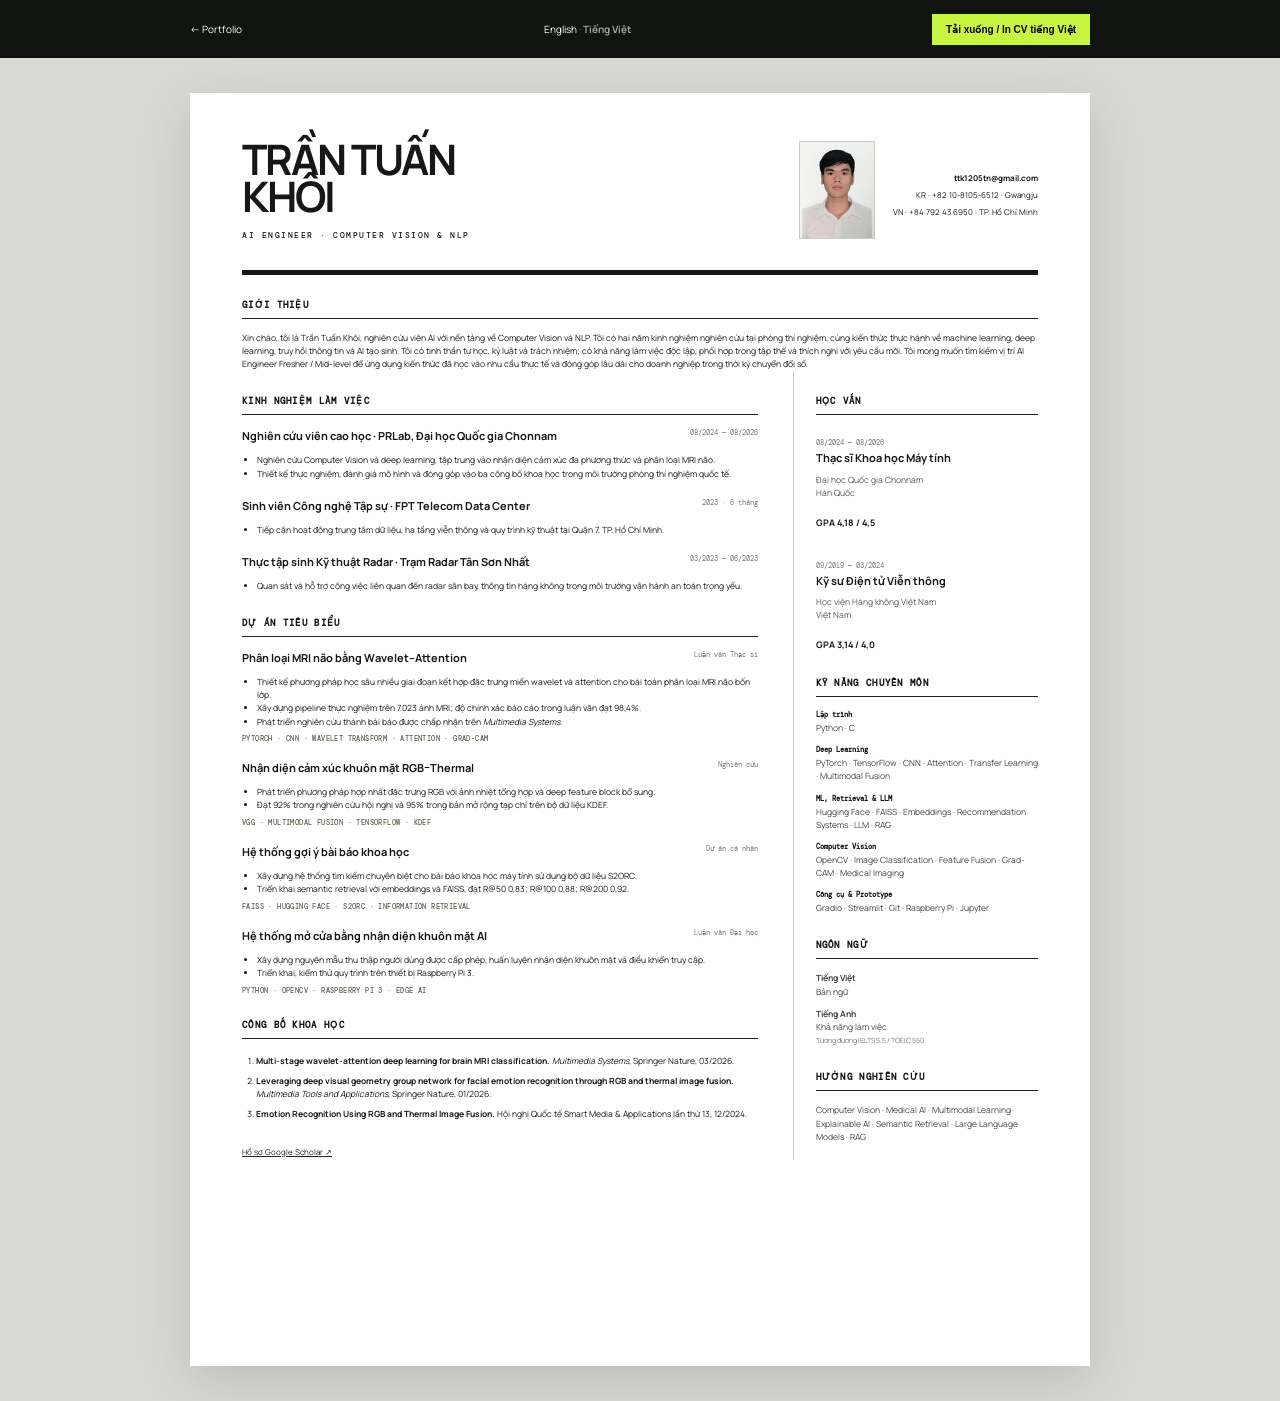
==== portfolio/cv-vi.html @ 4b448b6e "Rewrite bilingual CV professional profile" ====
<!doctype html><html lang="vi"><head><meta charset="UTF-8"><meta name="viewport" content="width=device-width,initial-scale=1"><title>Trần Tuấn Khôi · CV tiếng Việt</title><link rel="stylesheet" href="cv.css"><link rel="stylesheet" href="cv-photo.css"></head><body>
<div class="toolbar"><a href="index.html?v=photo-b82a62e">← Portfolio</a><span><a href="cv.html?v=photo-b82a62e">English</a> · <b>Tiếng Việt</b></span><button onclick="window.print()">Tải xuống / In CV tiếng Việt</button></div>
<main class="resume">
  <header><div><h1>TRẦN TUẤN<br>KHÔI</h1><p>AI ENGINEER · COMPUTER VISION & NLP</p></div><img class="cv-photo" src="anhcanhan.jpeg" alt="Ảnh chân dung Trần Tuấn Khôi" width="968" height="1343"><div class="contact"><b>ttk1205tn@gmail.com</b><span>KR · +82 10-8105-6512 · Gwangju</span><span>VN · +84 792 43 6950 · TP. Hồ Chí Minh</span></div></header>
  <section class="summary"><h2>GIỚI THIỆU</h2><p>Xin chào, tôi là Trần Tuấn Khôi, nghiên cứu viên AI với nền tảng về Computer Vision và NLP. Tôi có hai năm kinh nghiệm nghiên cứu tại phòng thí nghiệm, cùng kiến thức thực hành về machine learning, deep learning, truy hồi thông tin và AI tạo sinh. Tôi có tinh thần tự học, kỷ luật và trách nhiệm; có khả năng làm việc độc lập, phối hợp trong tập thể và thích nghi với yêu cầu mới. Tôi mong muốn tìm kiếm vị trí AI Engineer Fresher / Mid-level để ứng dụng kiến thức đã học vào nhu cầu thực tế và đóng góp lâu dài cho doanh nghiệp trong thời kỳ chuyển đổi số.</p></section>
  <div class="columns"><div class="maincol">
    <section><h2>KINH NGHIỆM LÀM VIỆC</h2>
      <article><div class="title"><h3>Nghiên cứu viên cao học · PRLab, Đại học Quốc gia Chonnam</h3><time>08/2024 — 08/2026</time></div><ul><li>Nghiên cứu Computer Vision và deep learning, tập trung vào nhận diện cảm xúc đa phương thức và phân loại MRI não.</li><li>Thiết kế thực nghiệm, đánh giá mô hình và đóng góp vào ba công bố khoa học trong môi trường phòng thí nghiệm quốc tế.</li></ul></article>
      <article><div class="title"><h3>Sinh viên Công nghệ Tập sự · FPT Telecom Data Center</h3><time>2023 · 6 tháng</time></div><ul><li>Tiếp cận hoạt động trung tâm dữ liệu, hạ tầng viễn thông và quy trình kỹ thuật tại Quận 7, TP. Hồ Chí Minh.</li></ul></article>
      <article><div class="title"><h3>Thực tập sinh Kỹ thuật Radar · Trạm Radar Tân Sơn Nhất</h3><time>03/2023 — 06/2023</time></div><ul><li>Quan sát và hỗ trợ công việc liên quan đến radar sân bay, thông tin hàng không trong môi trường vận hành an toàn trọng yếu.</li></ul></article>
    </section>
    <section><h2>DỰ ÁN TIÊU BIỂU</h2>
      <article><div class="title"><h3>Phân loại MRI não bằng Wavelet–Attention</h3><time>Luận văn Thạc sĩ</time></div><ul><li>Thiết kế phương pháp học sâu nhiều giai đoạn kết hợp đặc trưng miền wavelet và attention cho bài toán phân loại MRI não bốn lớp.</li><li>Xây dựng pipeline thực nghiệm trên 7.023 ảnh MRI; độ chính xác báo cáo trong luận văn đạt 98,4%.</li><li>Phát triển nghiên cứu thành bài báo được chấp nhận trên <i>Multimedia Systems</i>.</li></ul><p class="tech">PYTORCH · CNN · WAVELET TRANSFORM · ATTENTION · GRAD-CAM</p></article>
      <article><div class="title"><h3>Nhận diện cảm xúc khuôn mặt RGB–Thermal</h3><time>Nghiên cứu</time></div><ul><li>Phát triển phương pháp hợp nhất đặc trưng RGB với ảnh nhiệt tổng hợp và deep feature block bổ sung.</li><li>Đạt 92% trong nghiên cứu hội nghị và 95% trong bản mở rộng tạp chí trên bộ dữ liệu KDEF.</li></ul><p class="tech">VGG · MULTIMODAL FUSION · TENSORFLOW · KDEF</p></article>
      <article><div class="title"><h3>Hệ thống gợi ý bài báo khoa học</h3><time>Dự án cá nhân</time></div><ul><li>Xây dựng hệ thống tìm kiếm chuyên biệt cho bài báo khoa học máy tính sử dụng bộ dữ liệu S2ORC.</li><li>Triển khai semantic retrieval với embeddings và FAISS, đạt R@50 0,83; R@100 0,88; R@200 0,92.</li></ul><p class="tech">FAISS · HUGGING FACE · S2ORC · INFORMATION RETRIEVAL</p></article>
      <article><div class="title"><h3>Hệ thống mở cửa bằng nhận diện khuôn mặt AI</h3><time>Luận văn Đại học</time></div><ul><li>Xây dựng nguyên mẫu thu thập người dùng được cấp phép, huấn luyện nhận diện khuôn mặt và điều khiển truy cập.</li><li>Triển khai, kiểm thử quy trình trên thiết bị Raspberry Pi 3.</li></ul><p class="tech">PYTHON · OPENCV · RASPBERRY PI 3 · EDGE AI</p></article>
    </section>
    <section><h2>CÔNG BỐ KHOA HỌC</h2><ol class="pubs"><li><b>Multi-stage wavelet-attention deep learning for brain MRI classification.</b> <i>Multimedia Systems</i>, Springer Nature, 03/2026.</li><li><b>Leveraging deep visual geometry group network for facial emotion recognition through RGB and thermal image fusion.</b> <i>Multimedia Tools and Applications</i>, Springer Nature, 01/2026.</li><li><b>Emotion Recognition Using RGB and Thermal Image Fusion.</b> Hội nghị Quốc tế Smart Media & Applications lần thứ 13, 12/2024.</li></ol><a class="scholar" href="https://scholar.google.com/citations?user=8_Ee5VsAAAAJ&hl=en">Hồ sơ Google Scholar ↗</a></section>
  </div><aside>
    <section><h2>HỌC VẤN</h2><article><time>08/2024 — 08/2026</time><h3>Thạc sĩ Khoa học Máy tính</h3><p>Đại học Quốc gia Chonnam<br>Hàn Quốc</p><strong>GPA 4,18 / 4,5</strong></article><article><time>09/2019 — 03/2024</time><h3>Kỹ sư Điện tử Viễn thông</h3><p>Học viện Hàng không Việt Nam<br>Việt Nam</p><strong>GPA 3,14 / 4,0</strong></article></section>
    <section><h2>KỸ NĂNG CHUYÊN MÔN</h2><h4>Lập trình</h4><p>Python · C</p><h4>Deep Learning</h4><p>PyTorch · TensorFlow · CNN · Attention · Transfer Learning · Multimodal Fusion</p><h4>ML, Retrieval & LLM</h4><p>Hugging Face · FAISS · Embeddings · Recommendation Systems · LLM · RAG</p><h4>Computer Vision</h4><p>OpenCV · Image Classification · Feature Fusion · Grad-CAM · Medical Imaging</p><h4>Công cụ & Prototype</h4><p>Gradio · Streamlit · Git · Raspberry Pi · Jupyter</p></section>
    <section><h2>NGÔN NGỮ</h2><p><b>Tiếng Việt</b><br>Bản ngữ</p><p><b>Tiếng Anh</b><br>Khả năng làm việc<br><small>Tương đương IELTS 5.5 / TOEIC 550</small></p></section>
    <section><h2>HƯỚNG NGHIÊN CỨU</h2><p>Computer Vision · Medical AI · Multimodal Learning · Explainable AI · Semantic Retrieval · Large Language Models · RAG</p></section>
  </aside></div>
</main></body></html>
---- portfolio/cv.css ----
@import url('https://fonts.googleapis.com/css2?family=DM+Mono:wght@400;500&family=Manrope:wght@400;500;600;700;800&display=swap');*{box-sizing:border-box}body{margin:0;background:#d9d9d4;color:#151815;font-family:Manrope,sans-serif}.toolbar{height:58px;background:#101310;color:white;display:flex;align-items:center;justify-content:space-between;padding:0 calc((100% - 900px)/2);font-size:10px}.toolbar a{color:white;text-decoration:none}.toolbar span{color:#9ea29e}.toolbar button{background:#c8f542;border:0;padding:10px 14px;font-weight:800;font-size:10px}.resume{width:900px;min-height:1273px;margin:35px auto;background:#fff;padding:48px 52px;box-shadow:0 15px 50px #0002}.resume header{display:flex;justify-content:space-between;border-bottom:5px solid #141714;padding-bottom:22px}.resume h1{font-size:42px;line-height:.88;letter-spacing:-2px;margin:0}.resume header>div>p{font:500 8px DM Mono;letter-spacing:1.5px;margin-top:15px}.contact{display:flex;flex-direction:column;text-align:right;gap:6px;font-size:8px}.contact a{color:inherit}.placeholder{color:#ba4a32!important;background:#fff0eb;padding:2px 4px}.resume h2{font:700 9px DM Mono;letter-spacing:1.3px;border-bottom:1px solid #222;padding-bottom:7px;margin:24px 0 13px}.summary p{font-size:10px;line-height:1.6;margin:0}.columns{display:grid;grid-template-columns:2.1fr 1fr;gap:35px}.maincol article{margin-bottom:17px}.title{display:flex;justify-content:space-between;gap:15px}.resume h3{font-size:11px;margin:0 0 5px}.title time,aside time{font:7px DM Mono;color:#777}.resume ul{padding-left:15px;margin:6px 0}.resume li,.resume p{font-size:8.5px;line-height:1.55}.tech{font:500 6.5px DM Mono!important;letter-spacing:.4px;color:#59604f}.check{color:#ad3f29}.pubs{padding-left:14px}.pubs li{margin-bottom:7px}.scholar{font-size:8px;color:#222}aside{border-left:1px solid #ccc;padding-left:22px}aside article{margin-bottom:20px}aside article p{color:#555}aside strong{font-size:9px}aside h4{font:700 7px DM Mono;margin:10px 0 3px}aside>section>p{margin:3px 0 9px;color:#444}aside small{color:#777}@media(max-width:940px){.toolbar{padding:0 15px}.toolbar span{display:none}.resume{width:100%;margin:0;box-shadow:none}}@media(max-width:650px){.resume{padding:30px 24px}.resume header{flex-direction:column;gap:20px}.contact{text-align:left}.columns{grid-template-columns:1fr}aside{border:0;padding:0}}@media print{@page{size:A4;margin:0}body{background:#fff}.toolbar{display:none}.resume{width:210mm;min-height:297mm;margin:0;box-shadow:none;padding:11mm 12mm}.resume h1{font-size:32px}.resume h2{margin:16px 0 9px}.maincol article{margin-bottom:11px}.placeholder{background:#fff;color:#111!important}}
---- portfolio/cv-photo.css ----
.cv-photo{width:76px;height:98px;flex:0 0 76px;margin-left:auto;object-fit:cover;object-position:50% 40%;border:1px solid #c9cbc5;background:#f4f4f0;display:block}.contact{margin-left:18px;justify-content:center}
@media(max-width:650px){.cv-photo{width:72px;height:94px;margin-left:0}.contact{margin-left:0}}
@media print{.cv-photo{width:19mm;height:24mm;flex-basis:19mm;object-fit:cover;object-position:50% 40%}.contact{margin-left:4mm}}
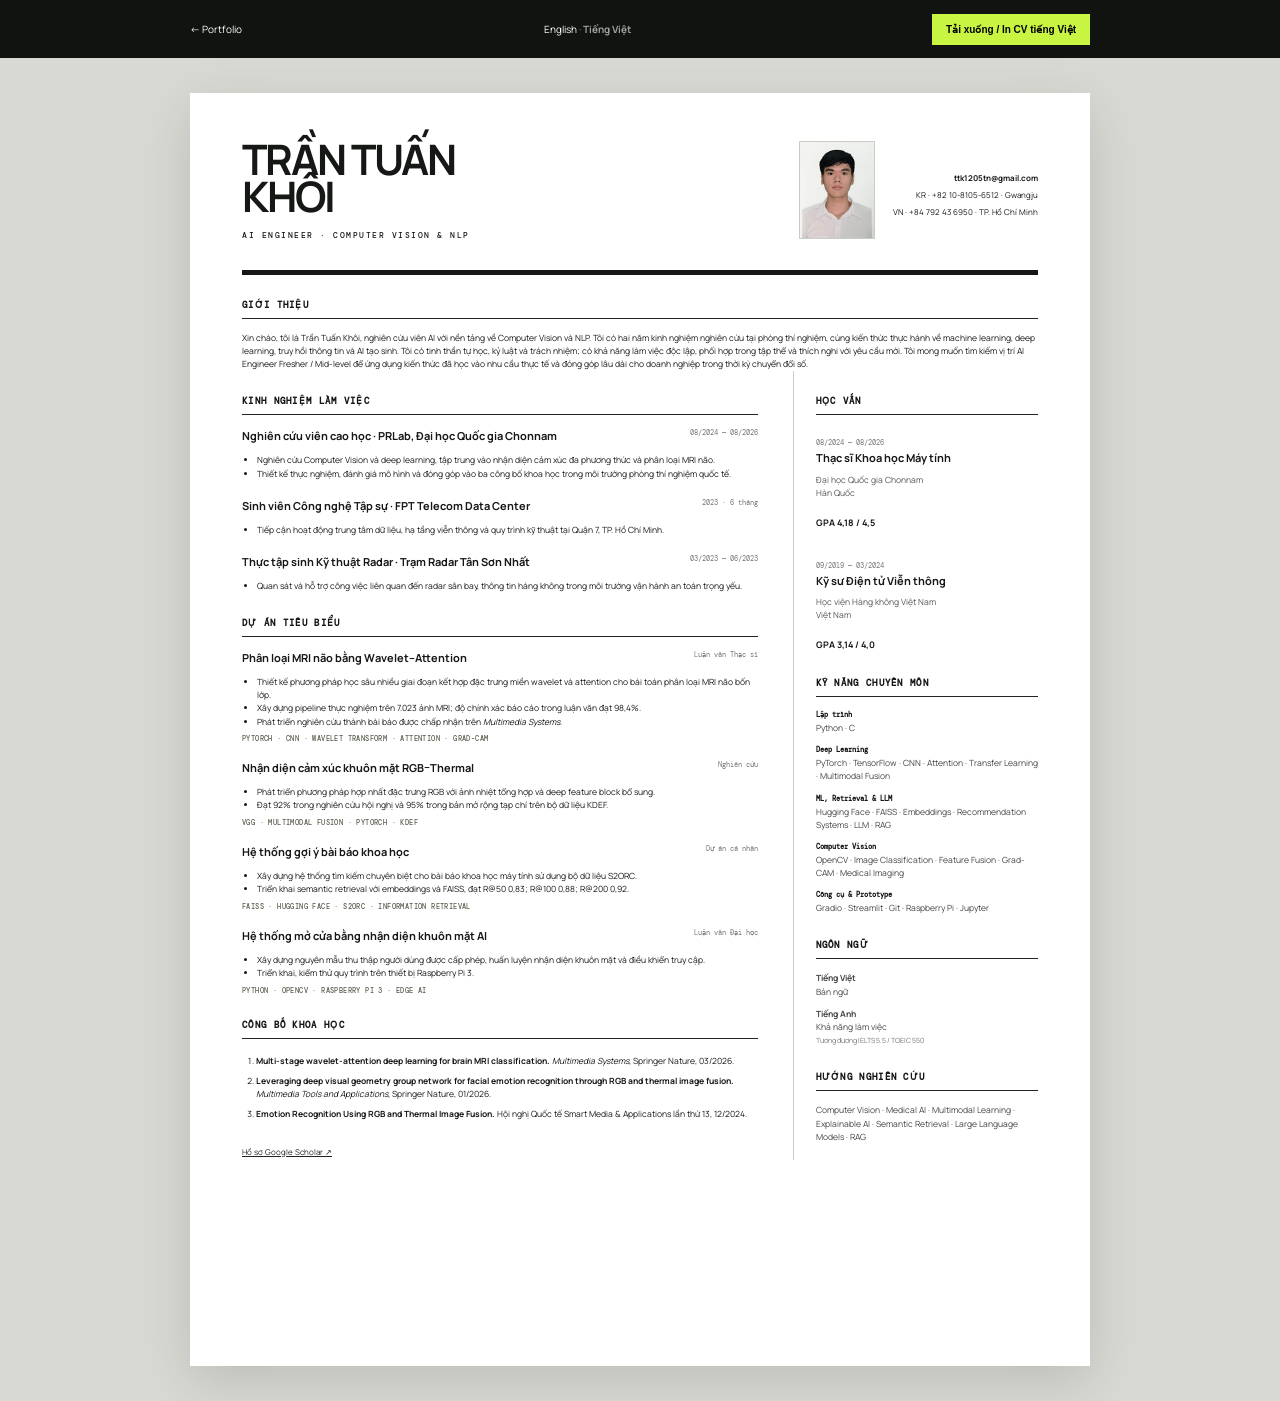
==== commit 0d60b4d4: "Correct RGB thermal project framework" ====
--- a/portfolio/cv-vi.html
+++ b/portfolio/cv-vi.html
@@ -11,7 +11,7 @@
     </section>
     <section><h2>DỰ ÁN TIÊU BIỂU</h2>
       <article><div class="title"><h3>Phân loại MRI não bằng Wavelet–Attention</h3><time>Luận văn Thạc sĩ</time></div><ul><li>Thiết kế phương pháp học sâu nhiều giai đoạn kết hợp đặc trưng miền wavelet và attention cho bài toán phân loại MRI não bốn lớp.</li><li>Xây dựng pipeline thực nghiệm trên 7.023 ảnh MRI; độ chính xác báo cáo trong luận văn đạt 98,4%.</li><li>Phát triển nghiên cứu thành bài báo được chấp nhận trên <i>Multimedia Systems</i>.</li></ul><p class="tech">PYTORCH · CNN · WAVELET TRANSFORM · ATTENTION · GRAD-CAM</p></article>
-      <article><div class="title"><h3>Nhận diện cảm xúc khuôn mặt RGB–Thermal</h3><time>Nghiên cứu</time></div><ul><li>Phát triển phương pháp hợp nhất đặc trưng RGB với ảnh nhiệt tổng hợp và deep feature block bổ sung.</li><li>Đạt 92% trong nghiên cứu hội nghị và 95% trong bản mở rộng tạp chí trên bộ dữ liệu KDEF.</li></ul><p class="tech">VGG · MULTIMODAL FUSION · TENSORFLOW · KDEF</p></article>
+      <article><div class="title"><h3>Nhận diện cảm xúc khuôn mặt RGB–Thermal</h3><time>Nghiên cứu</time></div><ul><li>Phát triển phương pháp hợp nhất đặc trưng RGB với ảnh nhiệt tổng hợp và deep feature block bổ sung.</li><li>Đạt 92% trong nghiên cứu hội nghị và 95% trong bản mở rộng tạp chí trên bộ dữ liệu KDEF.</li></ul><p class="tech">VGG · MULTIMODAL FUSION · PYTORCH · KDEF</p></article>
       <article><div class="title"><h3>Hệ thống gợi ý bài báo khoa học</h3><time>Dự án cá nhân</time></div><ul><li>Xây dựng hệ thống tìm kiếm chuyên biệt cho bài báo khoa học máy tính sử dụng bộ dữ liệu S2ORC.</li><li>Triển khai semantic retrieval với embeddings và FAISS, đạt R@50 0,83; R@100 0,88; R@200 0,92.</li></ul><p class="tech">FAISS · HUGGING FACE · S2ORC · INFORMATION RETRIEVAL</p></article>
       <article><div class="title"><h3>Hệ thống mở cửa bằng nhận diện khuôn mặt AI</h3><time>Luận văn Đại học</time></div><ul><li>Xây dựng nguyên mẫu thu thập người dùng được cấp phép, huấn luyện nhận diện khuôn mặt và điều khiển truy cập.</li><li>Triển khai, kiểm thử quy trình trên thiết bị Raspberry Pi 3.</li></ul><p class="tech">PYTHON · OPENCV · RASPBERRY PI 3 · EDGE AI</p></article>
     </section>
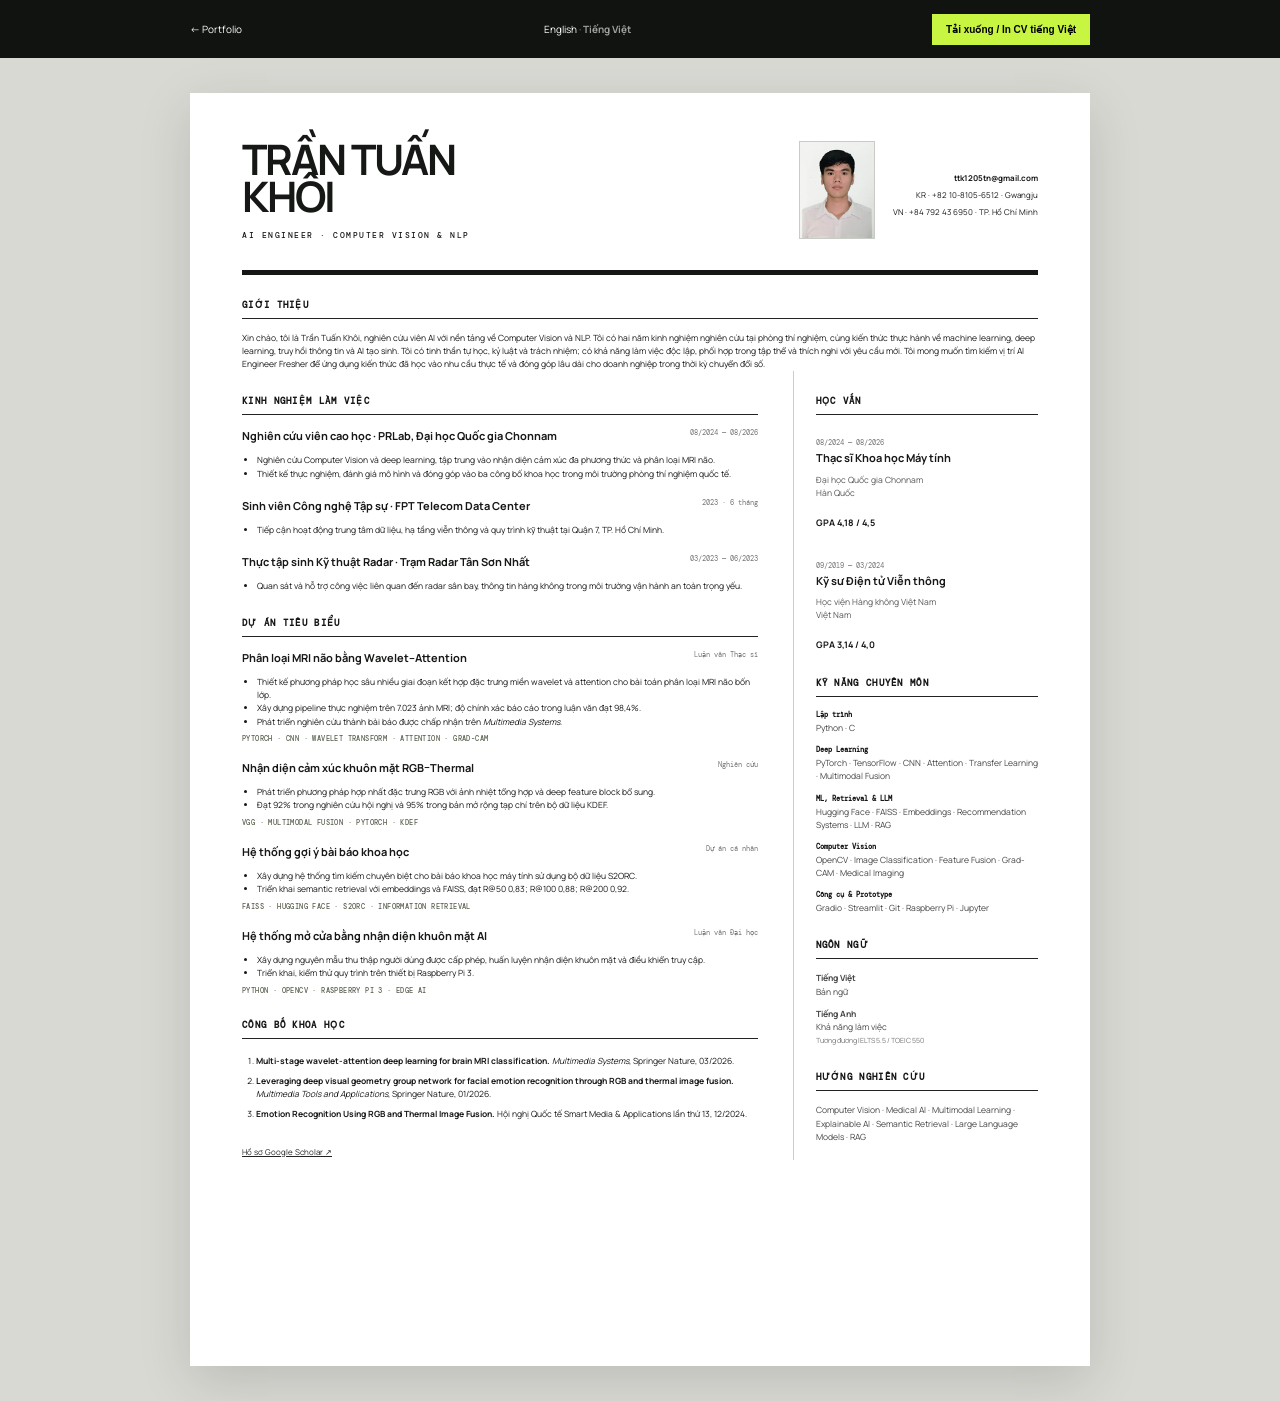
==== commit 22ce7d1a: "Focus portfolio on fresher AI roles" ====
--- a/portfolio/cv-vi.html
+++ b/portfolio/cv-vi.html
@@ -1,8 +1,8 @@
-<!doctype html><html lang="vi"><head><meta charset="UTF-8"><meta name="viewport" content="width=device-width,initial-scale=1"><title>Trần Tuấn Khôi · CV tiếng Việt</title><link rel="stylesheet" href="cv.css"><link rel="stylesheet" href="cv-photo.css"></head><body>
-<div class="toolbar"><a href="index.html?v=photo-b82a62e">← Portfolio</a><span><a href="cv.html?v=photo-b82a62e">English</a> · <b>Tiếng Việt</b></span><button onclick="window.print()">Tải xuống / In CV tiếng Việt</button></div>
+<!doctype html><html lang="vi"><head><meta charset="UTF-8"><meta name="viewport" content="width=device-width,initial-scale=1"><title>Trần Tuấn Khôi · CV tiếng Việt</title><link rel="stylesheet" href="cv.css?v=readable-20260819"><link rel="stylesheet" href="cv-photo.css?v=readable-20260819"><link rel="stylesheet" href="cv-print-fix.css?v=readable-20260819"></head><body>
+<div class="toolbar"><a href="index.html?v=fresher-20260819">← Portfolio</a><span><a href="cv.html?v=fresher-20260819">English</a> · <b>Tiếng Việt</b></span><button onclick="window.print()">Tải xuống / In CV tiếng Việt</button></div>
 <main class="resume">
   <header><div><h1>TRẦN TUẤN<br>KHÔI</h1><p>AI ENGINEER · COMPUTER VISION & NLP</p></div><img class="cv-photo" src="anhcanhan.jpeg" alt="Ảnh chân dung Trần Tuấn Khôi" width="968" height="1343"><div class="contact"><b>ttk1205tn@gmail.com</b><span>KR · +82 10-8105-6512 · Gwangju</span><span>VN · +84 792 43 6950 · TP. Hồ Chí Minh</span></div></header>
-  <section class="summary"><h2>GIỚI THIỆU</h2><p>Xin chào, tôi là Trần Tuấn Khôi, nghiên cứu viên AI với nền tảng về Computer Vision và NLP. Tôi có hai năm kinh nghiệm nghiên cứu tại phòng thí nghiệm, cùng kiến thức thực hành về machine learning, deep learning, truy hồi thông tin và AI tạo sinh. Tôi có tinh thần tự học, kỷ luật và trách nhiệm; có khả năng làm việc độc lập, phối hợp trong tập thể và thích nghi với yêu cầu mới. Tôi mong muốn tìm kiếm vị trí AI Engineer Fresher / Mid-level để ứng dụng kiến thức đã học vào nhu cầu thực tế và đóng góp lâu dài cho doanh nghiệp trong thời kỳ chuyển đổi số.</p></section>
+  <section class="summary"><h2>GIỚI THIỆU</h2><p>Xin chào, tôi là Trần Tuấn Khôi, nghiên cứu viên AI với nền tảng về Computer Vision và NLP. Tôi có hai năm kinh nghiệm nghiên cứu tại phòng thí nghiệm, cùng kiến thức thực hành về machine learning, deep learning, truy hồi thông tin và AI tạo sinh. Tôi có tinh thần tự học, kỷ luật và trách nhiệm; có khả năng làm việc độc lập, phối hợp trong tập thể và thích nghi với yêu cầu mới. Tôi mong muốn tìm kiếm vị trí AI Engineer Fresher để ứng dụng kiến thức đã học vào nhu cầu thực tế và đóng góp lâu dài cho doanh nghiệp trong thời kỳ chuyển đổi số.</p></section>
   <div class="columns"><div class="maincol">
     <section><h2>KINH NGHIỆM LÀM VIỆC</h2>
       <article><div class="title"><h3>Nghiên cứu viên cao học · PRLab, Đại học Quốc gia Chonnam</h3><time>08/2024 — 08/2026</time></div><ul><li>Nghiên cứu Computer Vision và deep learning, tập trung vào nhận diện cảm xúc đa phương thức và phân loại MRI não.</li><li>Thiết kế thực nghiệm, đánh giá mô hình và đóng góp vào ba công bố khoa học trong môi trường phòng thí nghiệm quốc tế.</li></ul></article>
--- a/portfolio/cv-print-fix.css
+++ b/portfolio/cv-print-fix.css
@@ -0,0 +1,24 @@
+@media print {
+  @page { size: A4; margin: 0; }
+  html, body { width: 210mm; }
+  .resume { width: 210mm; min-height: 0; padding: 9mm 11mm; }
+  .resume header { padding-bottom: 16px; }
+  .resume h2 { font-size: 9.5px; }
+  .resume h3 { font-size: 11.5px; }
+  .contact { font-size: 8.5px; }
+  .title time, aside time { font-size: 7.5px; }
+  .resume h2 { margin: 13px 0 7px; padding-bottom: 5px; }
+  .summary p { font-size: 9.5px; line-height: 1.48; }
+  .columns { gap: 30px; }
+  .maincol article { margin-bottom: 8px; }
+  .resume ul { margin: 4px 0; }
+  .resume li, .resume p { font-size: 9px; line-height: 1.42; }
+  .pubs li { margin-bottom: 4px; }
+  .tech { margin: 4px 0; font-size: 7px !important; }
+  aside { padding-left: 18px; }
+  aside article { margin-bottom: 14px; }
+  aside h4 { margin: 7px 0 2px; }
+  aside h4 { font-size: 7.5px; }
+  aside strong { font-size: 9.5px; }
+  aside > section > p { margin: 2px 0 7px; }
+}
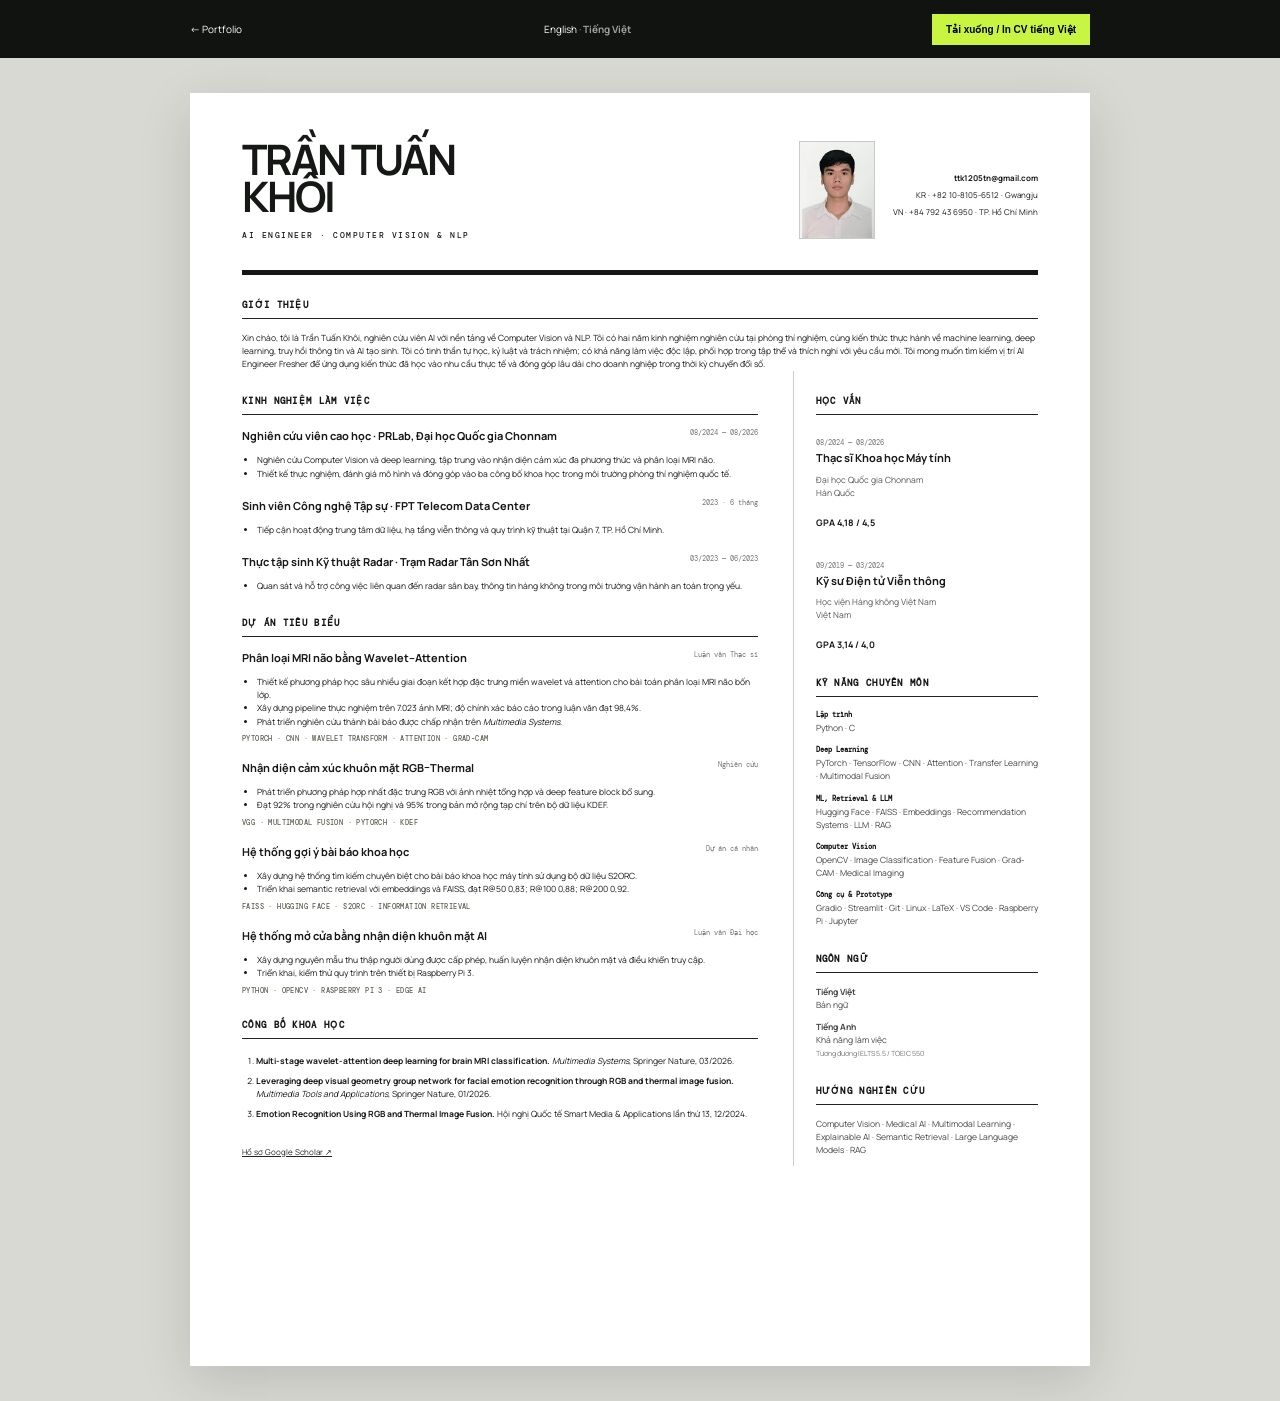
==== commit 59f7c226: "Add development tools to CV skills" ====
--- a/portfolio/cv-vi.html
+++ b/portfolio/cv-vi.html
@@ -18,7 +18,7 @@
     <section><h2>CÔNG BỐ KHOA HỌC</h2><ol class="pubs"><li><b>Multi-stage wavelet-attention deep learning for brain MRI classification.</b> <i>Multimedia Systems</i>, Springer Nature, 03/2026.</li><li><b>Leveraging deep visual geometry group network for facial emotion recognition through RGB and thermal image fusion.</b> <i>Multimedia Tools and Applications</i>, Springer Nature, 01/2026.</li><li><b>Emotion Recognition Using RGB and Thermal Image Fusion.</b> Hội nghị Quốc tế Smart Media & Applications lần thứ 13, 12/2024.</li></ol><a class="scholar" href="https://scholar.google.com/citations?user=8_Ee5VsAAAAJ&hl=en">Hồ sơ Google Scholar ↗</a></section>
   </div><aside>
     <section><h2>HỌC VẤN</h2><article><time>08/2024 — 08/2026</time><h3>Thạc sĩ Khoa học Máy tính</h3><p>Đại học Quốc gia Chonnam<br>Hàn Quốc</p><strong>GPA 4,18 / 4,5</strong></article><article><time>09/2019 — 03/2024</time><h3>Kỹ sư Điện tử Viễn thông</h3><p>Học viện Hàng không Việt Nam<br>Việt Nam</p><strong>GPA 3,14 / 4,0</strong></article></section>
-    <section><h2>KỸ NĂNG CHUYÊN MÔN</h2><h4>Lập trình</h4><p>Python · C</p><h4>Deep Learning</h4><p>PyTorch · TensorFlow · CNN · Attention · Transfer Learning · Multimodal Fusion</p><h4>ML, Retrieval & LLM</h4><p>Hugging Face · FAISS · Embeddings · Recommendation Systems · LLM · RAG</p><h4>Computer Vision</h4><p>OpenCV · Image Classification · Feature Fusion · Grad-CAM · Medical Imaging</p><h4>Công cụ & Prototype</h4><p>Gradio · Streamlit · Git · Raspberry Pi · Jupyter</p></section>
+    <section><h2>KỸ NĂNG CHUYÊN MÔN</h2><h4>Lập trình</h4><p>Python · C</p><h4>Deep Learning</h4><p>PyTorch · TensorFlow · CNN · Attention · Transfer Learning · Multimodal Fusion</p><h4>ML, Retrieval & LLM</h4><p>Hugging Face · FAISS · Embeddings · Recommendation Systems · LLM · RAG</p><h4>Computer Vision</h4><p>OpenCV · Image Classification · Feature Fusion · Grad-CAM · Medical Imaging</p><h4>Công cụ & Prototype</h4><p>Gradio · Streamlit · Git · Linux · LaTeX · VS Code · Raspberry Pi · Jupyter</p></section>
     <section><h2>NGÔN NGỮ</h2><p><b>Tiếng Việt</b><br>Bản ngữ</p><p><b>Tiếng Anh</b><br>Khả năng làm việc<br><small>Tương đương IELTS 5.5 / TOEIC 550</small></p></section>
     <section><h2>HƯỚNG NGHIÊN CỨU</h2><p>Computer Vision · Medical AI · Multimodal Learning · Explainable AI · Semantic Retrieval · Large Language Models · RAG</p></section>
   </aside></div>
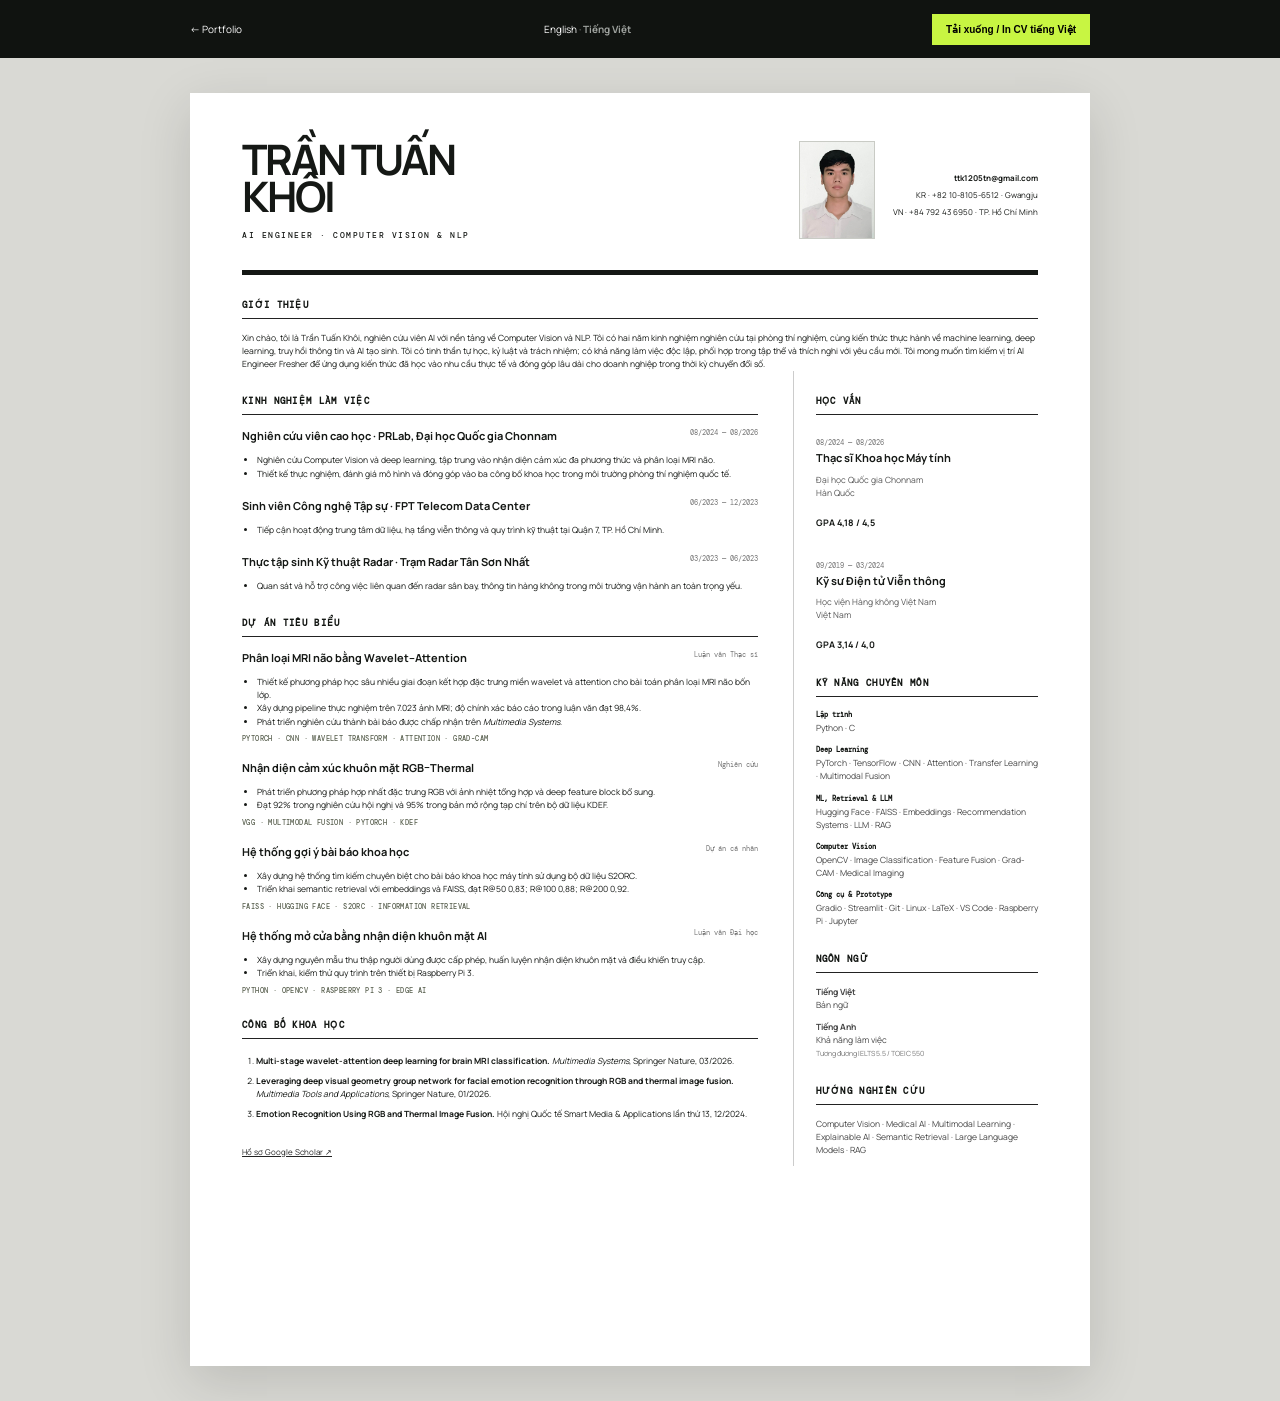
==== commit 76f83c91: "Add FPT internship date range" ====
--- a/portfolio/cv-vi.html
+++ b/portfolio/cv-vi.html
@@ -6,7 +6,7 @@
   <div class="columns"><div class="maincol">
     <section><h2>KINH NGHIỆM LÀM VIỆC</h2>
       <article><div class="title"><h3>Nghiên cứu viên cao học · PRLab, Đại học Quốc gia Chonnam</h3><time>08/2024 — 08/2026</time></div><ul><li>Nghiên cứu Computer Vision và deep learning, tập trung vào nhận diện cảm xúc đa phương thức và phân loại MRI não.</li><li>Thiết kế thực nghiệm, đánh giá mô hình và đóng góp vào ba công bố khoa học trong môi trường phòng thí nghiệm quốc tế.</li></ul></article>
-      <article><div class="title"><h3>Sinh viên Công nghệ Tập sự · FPT Telecom Data Center</h3><time>2023 · 6 tháng</time></div><ul><li>Tiếp cận hoạt động trung tâm dữ liệu, hạ tầng viễn thông và quy trình kỹ thuật tại Quận 7, TP. Hồ Chí Minh.</li></ul></article>
+      <article><div class="title"><h3>Sinh viên Công nghệ Tập sự · FPT Telecom Data Center</h3><time>06/2023 — 12/2023</time></div><ul><li>Tiếp cận hoạt động trung tâm dữ liệu, hạ tầng viễn thông và quy trình kỹ thuật tại Quận 7, TP. Hồ Chí Minh.</li></ul></article>
       <article><div class="title"><h3>Thực tập sinh Kỹ thuật Radar · Trạm Radar Tân Sơn Nhất</h3><time>03/2023 — 06/2023</time></div><ul><li>Quan sát và hỗ trợ công việc liên quan đến radar sân bay, thông tin hàng không trong môi trường vận hành an toàn trọng yếu.</li></ul></article>
     </section>
     <section><h2>DỰ ÁN TIÊU BIỂU</h2>
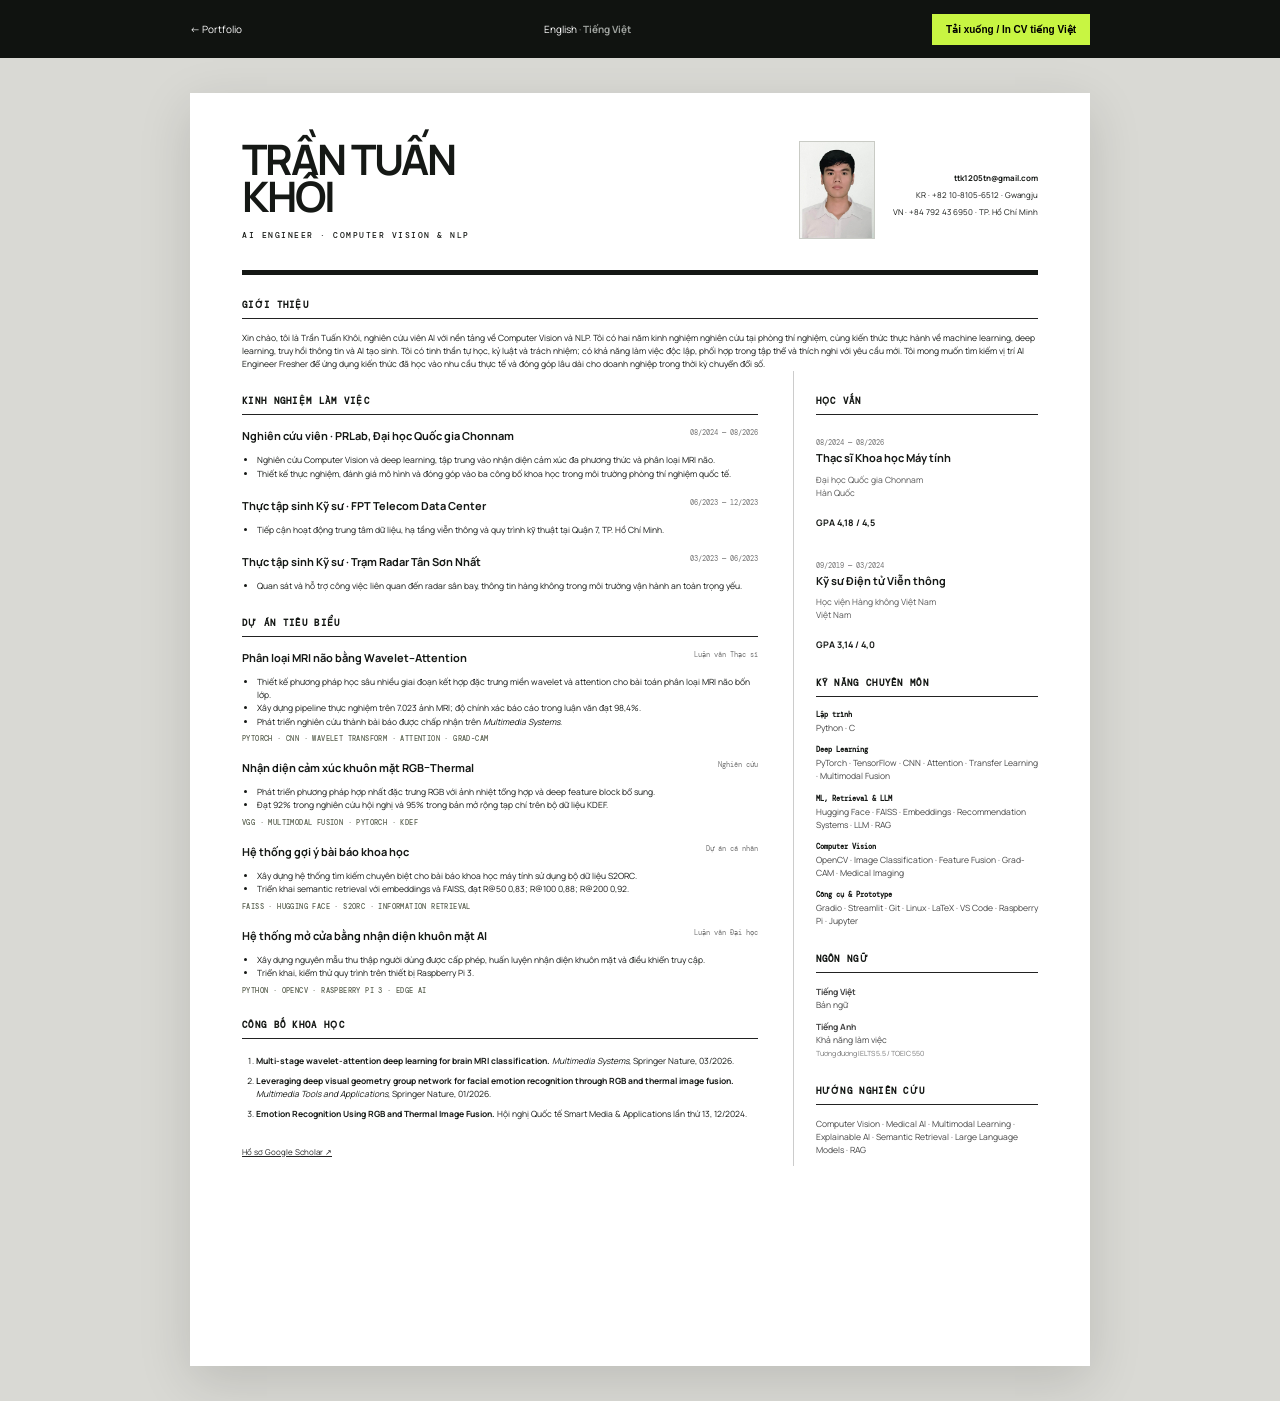
==== commit c9553341: "Clarify CV experience roles" ====
--- a/portfolio/cv-vi.html
+++ b/portfolio/cv-vi.html
@@ -5,9 +5,9 @@
   <section class="summary"><h2>GIỚI THIỆU</h2><p>Xin chào, tôi là Trần Tuấn Khôi, nghiên cứu viên AI với nền tảng về Computer Vision và NLP. Tôi có hai năm kinh nghiệm nghiên cứu tại phòng thí nghiệm, cùng kiến thức thực hành về machine learning, deep learning, truy hồi thông tin và AI tạo sinh. Tôi có tinh thần tự học, kỷ luật và trách nhiệm; có khả năng làm việc độc lập, phối hợp trong tập thể và thích nghi với yêu cầu mới. Tôi mong muốn tìm kiếm vị trí AI Engineer Fresher để ứng dụng kiến thức đã học vào nhu cầu thực tế và đóng góp lâu dài cho doanh nghiệp trong thời kỳ chuyển đổi số.</p></section>
   <div class="columns"><div class="maincol">
     <section><h2>KINH NGHIỆM LÀM VIỆC</h2>
-      <article><div class="title"><h3>Nghiên cứu viên cao học · PRLab, Đại học Quốc gia Chonnam</h3><time>08/2024 — 08/2026</time></div><ul><li>Nghiên cứu Computer Vision và deep learning, tập trung vào nhận diện cảm xúc đa phương thức và phân loại MRI não.</li><li>Thiết kế thực nghiệm, đánh giá mô hình và đóng góp vào ba công bố khoa học trong môi trường phòng thí nghiệm quốc tế.</li></ul></article>
-      <article><div class="title"><h3>Sinh viên Công nghệ Tập sự · FPT Telecom Data Center</h3><time>06/2023 — 12/2023</time></div><ul><li>Tiếp cận hoạt động trung tâm dữ liệu, hạ tầng viễn thông và quy trình kỹ thuật tại Quận 7, TP. Hồ Chí Minh.</li></ul></article>
-      <article><div class="title"><h3>Thực tập sinh Kỹ thuật Radar · Trạm Radar Tân Sơn Nhất</h3><time>03/2023 — 06/2023</time></div><ul><li>Quan sát và hỗ trợ công việc liên quan đến radar sân bay, thông tin hàng không trong môi trường vận hành an toàn trọng yếu.</li></ul></article>
+      <article><div class="title"><h3>Nghiên cứu viên · PRLab, Đại học Quốc gia Chonnam</h3><time>08/2024 — 08/2026</time></div><ul><li>Nghiên cứu Computer Vision và deep learning, tập trung vào nhận diện cảm xúc đa phương thức và phân loại MRI não.</li><li>Thiết kế thực nghiệm, đánh giá mô hình và đóng góp vào ba công bố khoa học trong môi trường phòng thí nghiệm quốc tế.</li></ul></article>
+      <article><div class="title"><h3>Thực tập sinh Kỹ sư · FPT Telecom Data Center</h3><time>06/2023 — 12/2023</time></div><ul><li>Tiếp cận hoạt động trung tâm dữ liệu, hạ tầng viễn thông và quy trình kỹ thuật tại Quận 7, TP. Hồ Chí Minh.</li></ul></article>
+      <article><div class="title"><h3>Thực tập sinh Kỹ sư · Trạm Radar Tân Sơn Nhất</h3><time>03/2023 — 06/2023</time></div><ul><li>Quan sát và hỗ trợ công việc liên quan đến radar sân bay, thông tin hàng không trong môi trường vận hành an toàn trọng yếu.</li></ul></article>
     </section>
     <section><h2>DỰ ÁN TIÊU BIỂU</h2>
       <article><div class="title"><h3>Phân loại MRI não bằng Wavelet–Attention</h3><time>Luận văn Thạc sĩ</time></div><ul><li>Thiết kế phương pháp học sâu nhiều giai đoạn kết hợp đặc trưng miền wavelet và attention cho bài toán phân loại MRI não bốn lớp.</li><li>Xây dựng pipeline thực nghiệm trên 7.023 ảnh MRI; độ chính xác báo cáo trong luận văn đạt 98,4%.</li><li>Phát triển nghiên cứu thành bài báo được chấp nhận trên <i>Multimedia Systems</i>.</li></ul><p class="tech">PYTORCH · CNN · WAVELET TRANSFORM · ATTENTION · GRAD-CAM</p></article>
